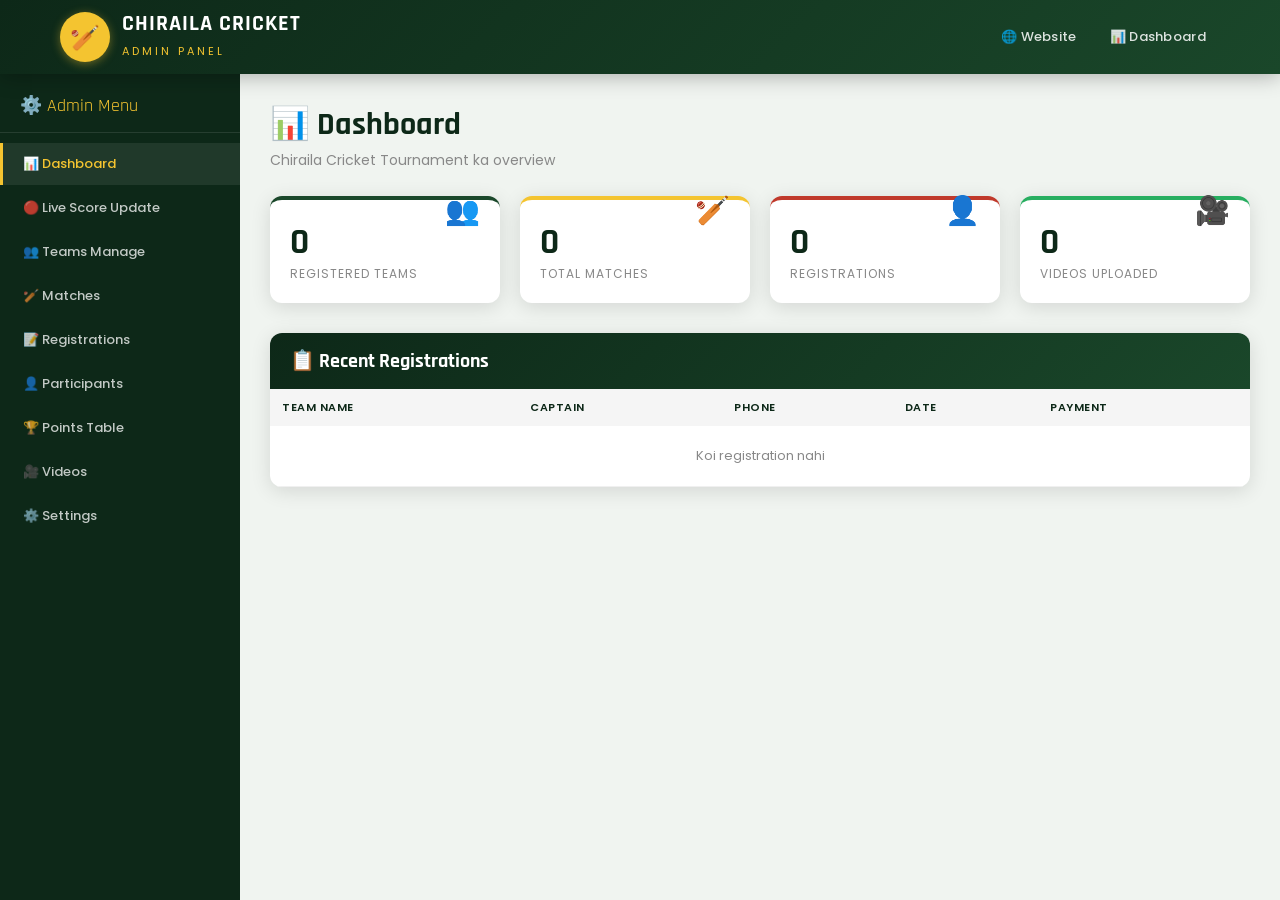
==== admin.html @ 3ef4a29c "Initial commit: Chiraila Cricket Tournament 2026 website - Homepage with live score, schedule, point" ====
<!DOCTYPE html>
<html lang="hi">
<head>
  <meta charset="UTF-8" />
  <meta name="viewport" content="width=device-width, initial-scale=1.0" />
  <title>Admin Panel - Chiraila Cricket</title>
  <link rel="stylesheet" href="style.css" />
  <style>
    body { background: #f0f4f0; }

    .admin-layout {
      display: grid;
      grid-template-columns: 240px 1fr;
      min-height: calc(100vh - 74px);
    }

    .admin-sidebar {
      background: var(--primary-dark);
      padding: 20px 0;
      position: sticky;
      top: 74px;
      height: calc(100vh - 74px);
      overflow-y: auto;
    }

    .sidebar-title {
      padding: 0 20px 15px;
      font-family: 'Rajdhani', sans-serif;
      font-size: 18px;
      color: var(--accent);
      border-bottom: 1px solid rgba(255,255,255,0.1);
      margin-bottom: 10px;
    }

    .sidebar-menu { list-style: none; }
    .sidebar-menu li { margin: 2px 0; }
    .sidebar-menu a {
      display: flex;
      align-items: center;
      gap: 10px;
      padding: 11px 20px;
      color: rgba(255,255,255,0.75);
      text-decoration: none;
      font-size: 13px;
      font-weight: 500;
      transition: var(--transition);
      border-left: 3px solid transparent;
    }

    .sidebar-menu a:hover, .sidebar-menu a.active {
      background: rgba(255,255,255,0.08);
      color: var(--accent);
      border-left-color: var(--accent);
    }

    .admin-main { padding: 30px; overflow-y: auto; }

    .admin-page { display: none; }
    .admin-page.active { display: block; }

    .page-title {
      font-family: 'Rajdhani', sans-serif;
      font-size: 32px;
      font-weight: 700;
      color: var(--primary-dark);
      margin-bottom: 5px;
    }

    .page-subtitle { font-size: 14px; color: var(--gray); margin-bottom: 25px; }

    .stats-cards {
      display: grid;
      grid-template-columns: repeat(4, 1fr);
      gap: 20px;
      margin-bottom: 30px;
    }

    .stat-card {
      background: var(--white);
      border-radius: 12px;
      padding: 20px;
      box-shadow: var(--shadow);
      border-top: 4px solid var(--primary);
    }

    .stat-card.accent { border-top-color: var(--accent); }
    .stat-card.red { border-top-color: var(--red); }
    .stat-card.green { border-top-color: #27ae60; }

    .stat-card-num {
      font-family: 'Rajdhani', sans-serif;
      font-size: 36px;
      font-weight: 700;
      color: var(--primary-dark);
    }

    .stat-card-label { font-size: 12px; color: var(--gray); text-transform: uppercase; letter-spacing: 1px; }
    .stat-card-icon { font-size: 28px; float: right; margin-top: -30px; }

    .admin-card {
      background: var(--white);
      border-radius: 12px;
      box-shadow: var(--shadow);
      overflow: hidden;
      margin-bottom: 25px;
    }

    .admin-card-header {
      background: linear-gradient(135deg, var(--primary-dark), var(--primary));
      padding: 15px 20px;
      display: flex;
      justify-content: space-between;
      align-items: center;
    }

    .admin-card-header h3 {
      font-family: 'Rajdhani', sans-serif;
      font-size: 20px;
      color: var(--white);
    }

    .admin-card-body { padding: 25px; }

    .btn-sm {
      padding: 7px 14px;
      font-size: 12px;
      border-radius: 6px;
      border: none;
      cursor: pointer;
      font-family: 'Poppins', sans-serif;
      font-weight: 600;
      transition: var(--transition);
    }

    .btn-green { background: #27ae60; color: white; }
    .btn-green:hover { background: #219a52; }
    .btn-red { background: var(--red); color: white; }
    .btn-red:hover { background: #a93226; }
    .btn-yellow { background: var(--accent); color: var(--primary-dark); }
    .btn-yellow:hover { background: var(--accent-dark); }
    .btn-blue { background: #2980b9; color: white; }
    .btn-blue:hover { background: #2471a3; }

    .data-table {
      width: 100%;
      border-collapse: collapse;
      font-size: 13px;
    }

    .data-table th {
      background: #f5f5f5;
      padding: 10px 12px;
      text-align: left;
      font-weight: 600;
      color: var(--primary-dark);
      font-size: 11px;
      text-transform: uppercase;
      letter-spacing: 0.5px;
    }

    .data-table td {
      padding: 10px 12px;
      border-bottom: 1px solid #f0f0f0;
      vertical-align: middle;
    }

    .data-table tr:hover td { background: rgba(26,71,42,0.03); }

    .badge {
      display: inline-block;
      padding: 3px 10px;
      border-radius: 12px;
      font-size: 11px;
      font-weight: 600;
    }

    .badge-live { background: #fde8e8; color: var(--red); }
    .badge-completed { background: #d4edda; color: #155724; }
    .badge-upcoming { background: #fff3cd; color: #856404; }

    .score-input-grid {
      display: grid;
      grid-template-columns: 1fr 1fr;
      gap: 15px;
    }

    .input-inline {
      display: grid;
      grid-template-columns: 1fr 1fr;
      gap: 10px;
    }

    @media (max-width: 768px) {
      .admin-layout { grid-template-columns: 1fr; }
      .admin-sidebar { position: static; height: auto; }
      .stats-cards { grid-template-columns: repeat(2, 1fr); }
    }
  </style>
</head>
<body>

<!-- NAVBAR -->
<nav class="navbar">
  <div class="nav-container">
    <a href="index.html" class="nav-logo">
      <div class="logo-icon">🏏</div>
      <div class="logo-text">
        <h1>CHIRAILA CRICKET</h1>
        <span>Admin Panel</span>
      </div>
    </a>
    <ul class="nav-menu">
      <li><a href="index.html">🌐 Website</a></li>
      <li><a href="#" onclick="showPage('dashboard')">📊 Dashboard</a></li>
    </ul>
    <div class="hamburger">
      <span></span><span></span><span></span>
    </div>
  </div>
</nav>

<div class="admin-layout">
  <!-- SIDEBAR -->
  <aside class="admin-sidebar">
    <div class="sidebar-title">⚙️ Admin Menu</div>
    <ul class="sidebar-menu">
      <li><a href="#" onclick="showPage('dashboard')" class="active" id="menu-dashboard">📊 Dashboard</a></li>
      <li><a href="#" onclick="showPage('live-score')" id="menu-live-score">🔴 Live Score Update</a></li>
      <li><a href="#" onclick="showPage('teams')" id="menu-teams">👥 Teams Manage</a></li>
      <li><a href="#" onclick="showPage('matches')" id="menu-matches">🏏 Matches</a></li>
      <li><a href="#" onclick="showPage('registrations')" id="menu-registrations">📝 Registrations</a></li>
      <li><a href="#" onclick="showPage('participants')" id="menu-participants">👤 Participants</a></li>
      <li><a href="#" onclick="showPage('points')" id="menu-points">🏆 Points Table</a></li>
      <li><a href="#" onclick="showPage('videos-admin')" id="menu-videos-admin">🎥 Videos</a></li>
      <li><a href="#" onclick="showPage('settings')" id="menu-settings">⚙️ Settings</a></li>
    </ul>
  </aside>

  <!-- MAIN CONTENT -->
  <main class="admin-main">

    <!-- DASHBOARD -->
    <div id="page-dashboard" class="admin-page active">
      <div class="page-title">📊 Dashboard</div>
      <div class="page-subtitle">Chiraila Cricket Tournament ka overview</div>

      <div class="stats-cards">
        <div class="stat-card">
          <div class="stat-card-icon">👥</div>
          <div class="stat-card-num" id="dashTeams">0</div>
          <div class="stat-card-label">Registered Teams</div>
        </div>
        <div class="stat-card accent">
          <div class="stat-card-icon">🏏</div>
          <div class="stat-card-num" id="dashMatches">0</div>
          <div class="stat-card-label">Total Matches</div>
        </div>
        <div class="stat-card red">
          <div class="stat-card-icon">👤</div>
          <div class="stat-card-num" id="dashPlayers">0</div>
          <div class="stat-card-label">Registrations</div>
        </div>
        <div class="stat-card green">
          <div class="stat-card-icon">🎥</div>
          <div class="stat-card-num" id="dashVideos">0</div>
          <div class="stat-card-label">Videos Uploaded</div>
        </div>
      </div>

      <div class="admin-card">
        <div class="admin-card-header"><h3>📋 Recent Registrations</h3></div>
        <div class="admin-card-body" style="padding:0">
          <table class="data-table">
            <thead>
              <tr>
                <th>Team Name</th>
                <th>Captain</th>
                <th>Phone</th>
                <th>Date</th>
                <th>Payment</th>
              </tr>
            </thead>
            <tbody id="dashRecentReg">
              <tr><td colspan="5" style="text-align:center;color:#888;padding:20px">Koi registration nahi hai abhi</td></tr>
            </tbody>
          </table>
        </div>
      </div>
    </div>

    <!-- LIVE SCORE UPDATE -->
    <div id="page-live-score" class="admin-page">
      <div class="page-title">🔴 Live Score Update</div>
      <div class="page-subtitle">Match ka real-time score update karein</div>

      <div class="admin-card">
        <div class="admin-card-header">
          <h3>Live Match Score Daalein / Update Karein</h3>
          <button class="btn-sm btn-green" onclick="addNewMatch()">+ New Match</button>
        </div>
        <div class="admin-card-body">
          <div id="matchForms">
            <!-- Match forms loaded here -->
          </div>
        </div>
      </div>

      <div class="admin-card">
        <div class="admin-card-header"><h3>Sabhi Matches</h3></div>
        <div class="admin-card-body" style="padding:0">
          <table class="data-table">
            <thead>
              <tr>
                <th>Match</th>
                <th>Team 1</th>
                <th>Team 2</th>
                <th>Score</th>
                <th>Status</th>
                <th>Actions</th>
              </tr>
            </thead>
            <tbody id="matchesTable">
              <tr><td colspan="6" style="text-align:center;color:#888;padding:20px">Koi match nahi hai</td></tr>
            </tbody>
          </table>
        </div>
      </div>
    </div>

    <!-- TEAMS -->
    <div id="page-teams" class="admin-page">
      <div class="page-title">👥 Teams Manage</div>
      <div class="page-subtitle">Tournament mein participate kar rahi teams</div>

      <div class="admin-card">
        <div class="admin-card-header">
          <h3>Team Add Karein</h3>
        </div>
        <div class="admin-card-body">
          <form onsubmit="addTeam(event)">
            <div class="score-input-grid">
              <div class="form-group">
                <label>Team Name</label>
                <input type="text" id="newTeamName" placeholder="Team ka naam" required />
              </div>
              <div class="form-group">
                <label>Captain Name</label>
                <input type="text" id="newTeamCaptain" placeholder="Captain ka naam" />
              </div>
            </div>
            <button type="submit" class="btn-submit" style="margin-top:15px">+ Team Add Karein</button>
          </form>
        </div>
      </div>

      <div class="admin-card">
        <div class="admin-card-header"><h3>Registered Teams</h3></div>
        <div class="admin-card-body" style="padding:0">
          <table class="data-table">
            <thead>
              <tr>
                <th>#</th>
                <th>Team Name</th>
                <th>Captain</th>
                <th>P</th>
                <th>W</th>
                <th>L</th>
                <th>Points</th>
                <th>Actions</th>
              </tr>
            </thead>
            <tbody id="teamsTable">
              <tr><td colspan="8" style="text-align:center;color:#888;padding:20px">Koi team nahi hai</td></tr>
            </tbody>
          </table>
        </div>
      </div>
    </div>

    <!-- MATCHES SCHEDULE -->
    <div id="page-matches" class="admin-page">
      <div class="page-title">🏏 Matches Manage</div>
      <div class="page-subtitle">Match schedule aur results manage karein</div>

      <div class="admin-card">
        <div class="admin-card-header"><h3>Naya Match Schedule Karein</h3></div>
        <div class="admin-card-body">
          <form onsubmit="scheduleMatch(event)">
            <div class="score-input-grid">
              <div class="form-group">
                <label>Match Name</label>
                <input type="text" id="schMatchName" placeholder="e.g., Group A - Match 1" required />
              </div>
              <div class="form-group">
                <label>Match Date</label>
                <input type="date" id="schDate" required />
              </div>
              <div class="form-group">
                <label>Team 1</label>
                <input type="text" id="schTeam1" placeholder="Team 1 naam" required />
              </div>
              <div class="form-group">
                <label>Team 2</label>
                <input type="text" id="schTeam2" placeholder="Team 2 naam" required />
              </div>
              <div class="form-group">
                <label>Time</label>
                <input type="time" id="schTime" required />
              </div>
              <div class="form-group">
                <label>Venue</label>
                <input type="text" id="schVenue" value="Chiraila Cricket Ground" />
              </div>
            </div>
            <button type="submit" class="btn-submit" style="margin-top:15px">📅 Match Schedule Karein</button>
          </form>
        </div>
      </div>
    </div>

    <!-- REGISTRATIONS -->
    <div id="page-registrations" class="admin-page">
      <div class="page-title">📝 Team Registrations</div>
      <div class="page-subtitle">Sabhi registered teams ki list</div>
      <div class="admin-card">
        <div class="admin-card-header">
          <h3>Registrations (<span id="regCount">0</span>)</h3>
          <button class="btn-sm btn-red" onclick="clearRegistrations()">🗑️ Clear All</button>
        </div>
        <div class="admin-card-body" style="padding:0">
          <table class="data-table" id="regTable">
            <thead>
              <tr>
                <th>#</th>
                <th>Team</th>
                <th>Captain</th>
                <th>Phone</th>
                <th>Players</th>
                <th>Payment</th>
                <th>Date</th>
                <th>Action</th>
              </tr>
            </thead>
            <tbody id="regTableBody">
              <tr><td colspan="8" style="text-align:center;color:#888;padding:20px">Koi registration nahi</td></tr>
            </tbody>
          </table>
        </div>
      </div>
    </div>

    <!-- PARTICIPANTS -->
    <div id="page-participants" class="admin-page">
      <div class="page-title">👤 Individual Participants</div>
      <div class="page-subtitle">Individual players ki participation requests</div>
      <div class="admin-card">
        <div class="admin-card-header">
          <h3>Participants (<span id="partCount">0</span>)</h3>
          <button class="btn-sm btn-red" onclick="clearParticipants()">🗑️ Clear All</button>
        </div>
        <div class="admin-card-body" style="padding:0">
          <table class="data-table">
            <thead>
              <tr>
                <th>#</th>
                <th>Player</th>
                <th>Role</th>
                <th>City</th>
                <th>Phone</th>
                <th>Entry Type</th>
                <th>Date</th>
                <th>Action</th>
              </tr>
            </thead>
            <tbody id="partTableBody">
              <tr><td colspan="8" style="text-align:center;color:#888;padding:20px">Koi participant nahi</td></tr>
            </tbody>
          </table>
        </div>
      </div>
    </div>

    <!-- POINTS TABLE ADMIN -->
    <div id="page-points" class="admin-page">
      <div class="page-title">🏆 Points Table Update</div>
      <div class="page-subtitle">Teams ke points aur stats update karein</div>

      <div class="admin-card">
        <div class="admin-card-header"><h3>Team Points Update</h3></div>
        <div class="admin-card-body" style="padding:0">
          <table class="data-table">
            <thead>
              <tr>
                <th>Team</th>
                <th>Played</th>
                <th>Won</th>
                <th>Lost</th>
                <th>NR</th>
                <th>NRR</th>
                <th>Points</th>
                <th>Save</th>
              </tr>
            </thead>
            <tbody id="pointsAdminBody">
              <tr><td colspan="8" style="text-align:center;color:#888;padding:20px">Pehle teams add karein</td></tr>
            </tbody>
          </table>
        </div>
      </div>
    </div>

    <!-- VIDEOS ADMIN -->
    <div id="page-videos-admin" class="admin-page">
      <div class="page-title">🎥 Videos Manage</div>
      <div class="page-subtitle">Uploaded videos ki list</div>
      <div class="admin-card">
        <div class="admin-card-header">
          <h3>All Videos (<span id="videoCount">0</span>)</h3>
          <button class="btn-sm btn-red" onclick="clearVideos()">🗑️ Clear All</button>
        </div>
        <div class="admin-card-body" style="padding:0">
          <table class="data-table">
            <thead>
              <tr>
                <th>#</th>
                <th>Title</th>
                <th>Match</th>
                <th>Date</th>
                <th>Action</th>
              </tr>
            </thead>
            <tbody id="videosAdminBody">
              <tr><td colspan="5" style="text-align:center;color:#888;padding:20px">Koi video nahi</td></tr>
            </tbody>
          </table>
        </div>
      </div>
    </div>

    <!-- SETTINGS -->
    <div id="page-settings" class="admin-page">
      <div class="page-title">⚙️ Tournament Settings</div>
      <div class="page-subtitle">Tournament ki basic information update karein</div>
      <div class="admin-card">
        <div class="admin-card-header"><h3>Tournament Details</h3></div>
        <div class="admin-card-body">
          <form onsubmit="saveSettings(event)">
            <div class="score-input-grid">
              <div class="form-group">
                <label>Tournament Name</label>
                <input type="text" id="settName" value="Chiraila Cricket Tournament 2025" />
              </div>
              <div class="form-group">
                <label>Start Date</label>
                <input type="date" id="settStartDate" />
              </div>
              <div class="form-group">
                <label>Venue</label>
                <input type="text" id="settVenue" value="Chiraila Cricket Ground" />
              </div>
              <div class="form-group">
                <label>Entry Fee (₹)</label>
                <input type="number" id="settFee" value="500" />
              </div>
              <div class="form-group">
                <label>Organizer Phone</label>
                <input type="tel" id="settPhone" value="+91 98765 43210" />
              </div>
              <div class="form-group">
                <label>UPI ID</label>
                <input type="text" id="settUpi" value="chirailacricket@upi" />
              </div>
              <div class="form-group">
                <label>Winner Prize (₹)</label>
                <input type="number" id="settPrize1" value="25000" />
              </div>
              <div class="form-group">
                <label>Runner-up Prize (₹)</label>
                <input type="number" id="settPrize2" value="15000" />
              </div>
            </div>
            <button type="submit" class="btn-submit" style="margin-top:15px">💾 Settings Save Karein</button>
          </form>
        </div>
      </div>

      <div class="admin-card" style="margin-top:25px">
        <div class="admin-card-header" style="background:linear-gradient(135deg,#7b241c,#c0392b)">
          <h3>⚠️ Danger Zone</h3>
        </div>
        <div class="admin-card-body">
          <p style="font-size:13px;color:#888;margin-bottom:15px">Yeh actions undo nahi ho sakte.</p>
          <div style="display:flex;gap:10px;flex-wrap:wrap">
            <button class="btn-sm btn-red" onclick="if(confirm('Sabhi data delete karein?')) clearAll()">🗑️ Sabhi Data Clear Karein</button>
          </div>
        </div>
      </div>
    </div>

  </main>
</div>

<button class="scroll-top">↑</button>

<script src="script.js"></script>
<script>
// ---- ADMIN PAGE NAVIGATION ----
function showPage(page) {
  document.querySelectorAll('.admin-page').forEach(p => p.classList.remove('active'));
  document.querySelectorAll('.sidebar-menu a').forEach(a => a.classList.remove('active'));
  const el = document.getElementById('page-' + page);
  const menu = document.getElementById('menu-' + page);
  if (el) el.classList.add('active');
  if (menu) menu.classList.add('active');

  // Load data for the page
  if (page === 'dashboard') loadDashboard();
  if (page === 'registrations') loadRegistrationsTable();
  if (page === 'participants') loadParticipantsTable();
  if (page === 'teams') loadTeamsTable();
  if (page === 'matches' || page === 'live-score') loadMatchForms();
  if (page === 'points') loadPointsAdmin();
  if (page === 'videos-admin') loadVideosAdmin();
}

// ---- DASHBOARD ----
function loadDashboard() {
  const teams = JSON.parse(localStorage.getItem('teams') || '[]');
  const matches = JSON.parse(localStorage.getItem('matches') || '[]');
  const regs = JSON.parse(localStorage.getItem('registrations') || '[]');
  const videos = JSON.parse(localStorage.getItem('videos') || '[]');

  document.getElementById('dashTeams').textContent = teams.length;
  document.getElementById('dashMatches').textContent = matches.length;
  document.getElementById('dashPlayers').textContent = regs.length;
  document.getElementById('dashVideos').textContent = videos.length;

  const tbody = document.getElementById('dashRecentReg');
  if (regs.length === 0) {
    tbody.innerHTML = '<tr><td colspan="5" style="text-align:center;color:#888;padding:20px">Koi registration nahi</td></tr>';
    return;
  }
  tbody.innerHTML = regs.slice(-5).reverse().map(r => `
    <tr>
      <td><strong>${r.teamName || '-'}</strong></td>
      <td>${r.captainName || '-'}</td>
      <td>${r.captainPhone || '-'}</td>
      <td>${r.date}</td>
      <td><span class="badge ${r.paymentMethod === 'Cash' ? 'badge-upcoming' : 'badge-completed'}">${r.paymentMethod || 'Pending'}</span></td>
    </tr>
  `).join('');
}

// ---- MATCH FORMS (Live Score) ----
function addNewMatch() {
  const container = document.getElementById('matchForms');
  const id = 'match_' + Date.now();
  const div = document.createElement('div');
  div.id = id;
  div.style.cssText = 'border:1px solid #e0e0e0;border-radius:10px;padding:20px;margin-bottom:20px';
  div.innerHTML = `
    <h4 style="font-family:'Rajdhani',sans-serif;font-size:18px;color:var(--primary-dark);margin-bottom:15px">New Match</h4>
    <form onsubmit="saveMatch(event, '${id}')">
      <div class="score-input-grid">
        <div class="form-group">
          <label>Match Name</label>
          <input type="text" name="matchName" placeholder="e.g., Semi Final 1" required />
        </div>
        <div class="form-group">
          <label>Match Status</label>
          <select name="status" required>
            <option value="upcoming">Upcoming</option>
            <option value="live">🔴 LIVE</option>
            <option value="completed">Completed</option>
          </select>
        </div>
        <div class="form-group">
          <label>Team 1 Name</label>
          <input type="text" name="team1" placeholder="Team 1" required />
        </div>
        <div class="form-group">
          <label>Team 2 Name</label>
          <input type="text" name="team2" placeholder="Team 2" required />
        </div>
        <div class="form-group">
          <label>Team 1 Score (e.g., 145/6)</label>
          <input type="text" name="score1" placeholder="145/6" />
        </div>
        <div class="form-group">
          <label>Team 1 Overs</label>
          <input type="text" name="overs1" placeholder="18.4" />
        </div>
        <div class="form-group">
          <label>Team 2 Score</label>
          <input type="text" name="score2" placeholder="Yet to bat / 120/4" />
        </div>
        <div class="form-group">
          <label>Team 2 Overs</label>
          <input type="text" name="overs2" placeholder="15.2" />
        </div>
        <div class="form-group">
          <label>Current Run Rate</label>
          <input type="text" name="crr" placeholder="7.85" />
        </div>
        <div class="form-group">
          <label>Required Run Rate</label>
          <input type="text" name="rrr" placeholder="9.23" />
        </div>
        <div class="form-group">
          <label>Venue</label>
          <input type="text" name="venue" value="Chiraila Cricket Ground" />
        </div>
        <div class="form-group">
          <label>Match Date</label>
          <input type="date" name="date" />
        </div>
        <div class="form-group">
          <label>Match Time</label>
          <input type="time" name="time" />
        </div>
        <div class="form-group">
          <label>Result / Commentary</label>
          <input type="text" name="commentary" placeholder="Team A ne 25 runs se jeeta!" />
        </div>
      </div>
      <div style="display:flex;gap:10px;margin-top:15px">
        <button type="submit" class="btn-sm btn-green">💾 Save Match</button>
        <button type="button" class="btn-sm btn-red" onclick="document.getElementById('${id}').remove()">✕ Cancel</button>
      </div>
    </form>
  `;
  container.prepend(div);
}

function saveMatch(e, formId) {
  e.preventDefault();
  const form = e.target;
  const data = new FormData(form);
  const match = { id: Date.now() };
  data.forEach((val, key) => { match[key] = val; });

  const matches = JSON.parse(localStorage.getItem('matches') || '[]');
  matches.push(match);
  localStorage.setItem('matches', JSON.stringify(matches));

  showToast('Match saved! Website pe live ho gaya. ✅');
  document.getElementById(formId).remove();
  loadMatchesTable();
}

function loadMatchForms() {
  loadMatchesTable();
}

function loadMatchesTable() {
  const tbody = document.getElementById('matchesTable');
  if (!tbody) return;
  const matches = JSON.parse(localStorage.getItem('matches') || '[]');
  if (matches.length === 0) {
    tbody.innerHTML = '<tr><td colspan="6" style="text-align:center;color:#888;padding:20px">Koi match nahi</td></tr>';
    return;
  }
  tbody.innerHTML = matches.map((m, i) => `
    <tr>
      <td>${m.matchName || 'Match ' + (i+1)}</td>
      <td>${m.team1}</td>
      <td>${m.team2}</td>
      <td>${m.score1 || '-'} vs ${m.score2 || '-'}</td>
      <td><span class="badge badge-${m.status}">${m.status}</span></td>
      <td>
        <button class="btn-sm btn-red" onclick="deleteMatch(${m.id})">🗑️</button>
        <button class="btn-sm btn-yellow" onclick="makeMatchLive(${m.id})">🔴 Live</button>
        <button class="btn-sm btn-green" onclick="makeMatchComplete(${m.id})">✅ Done</button>
      </td>
    </tr>
  `).join('');
}

function deleteMatch(id) {
  let matches = JSON.parse(localStorage.getItem('matches') || '[]');
  matches = matches.filter(m => m.id !== id);
  localStorage.setItem('matches', JSON.stringify(matches));
  loadMatchesTable();
  showToast('Match deleted.', 'error');
}

function makeMatchLive(id) {
  let matches = JSON.parse(localStorage.getItem('matches') || '[]');
  const m = matches.find(x => x.id === id);
  if (m) m.status = 'live';
  localStorage.setItem('matches', JSON.stringify(matches));
  loadMatchesTable();
  showToast('Match LIVE ho gaya! 🔴');
}

function makeMatchComplete(id) {
  const result = prompt('Match result kya tha? (e.g., Team A ne 25 runs se jeeta)');
  let matches = JSON.parse(localStorage.getItem('matches') || '[]');
  const m = matches.find(x => x.id === id);
  if (m) { m.status = 'completed'; m.result = result || ''; }
  localStorage.setItem('matches', JSON.stringify(matches));
  loadMatchesTable();
  showToast('Match completed! ✅');
}

// ---- TEAMS ----
function addTeam(e) {
  e.preventDefault();
  const name = document.getElementById('newTeamName').value.trim();
  const captain = document.getElementById('newTeamCaptain').value.trim();
  if (!name) return;
  const teams = JSON.parse(localStorage.getItem('teams') || '[]');
  if (teams.find(t => t.name.toLowerCase() === name.toLowerCase())) {
    showToast('Is naam ki team already exist karti hai.', 'error');
    return;
  }
  teams.push({ id: Date.now(), name, captain, played: 0, won: 0, lost: 0, nr: 0, nrr: '+0.000', points: 0 });
  localStorage.setItem('teams', JSON.stringify(teams));
  showToast(`${name} team add ho gayi! ✅`);
  e.target.reset();
  loadTeamsTable();
}

function loadTeamsTable() {
  const tbody = document.getElementById('teamsTable');
  if (!tbody) return;
  const teams = JSON.parse(localStorage.getItem('teams') || '[]');
  if (teams.length === 0) {
    tbody.innerHTML = '<tr><td colspan="8" style="text-align:center;color:#888;padding:20px">Koi team nahi</td></tr>';
    return;
  }
  tbody.innerHTML = teams.map((t, i) => `
    <tr>
      <td>${i+1}</td>
      <td><strong>${t.name}</strong></td>
      <td>${t.captain || '-'}</td>
      <td>${t.played}</td>
      <td>${t.won}</td>
      <td>${t.lost}</td>
      <td><strong>${t.points}</strong></td>
      <td>
        <button class="btn-sm btn-red" onclick="deleteTeam(${t.id})">🗑️</button>
      </td>
    </tr>
  `).join('');
  loadPointsAdmin();
}

function deleteTeam(id) {
  if (!confirm('Team delete karein?')) return;
  let teams = JSON.parse(localStorage.getItem('teams') || '[]');
  teams = teams.filter(t => t.id !== id);
  localStorage.setItem('teams', JSON.stringify(teams));
  loadTeamsTable();
  showToast('Team deleted.', 'error');
}

// ---- SCHEDULE ----
function scheduleMatch(e) {
  e.preventDefault();
  const match = {
    id: Date.now(),
    matchName: document.getElementById('schMatchName').value,
    date: document.getElementById('schDate').value,
    team1: document.getElementById('schTeam1').value,
    team2: document.getElementById('schTeam2').value,
    time: document.getElementById('schTime').value,
    venue: document.getElementById('schVenue').value,
    status: 'upcoming',
    score1: '', score2: ''
  };
  const matches = JSON.parse(localStorage.getItem('matches') || '[]');
  matches.push(match);
  localStorage.setItem('matches', JSON.stringify(matches));
  showToast('Match scheduled! 📅');
  e.target.reset();
  document.getElementById('schVenue').value = 'Chiraila Cricket Ground';
}

// ---- REGISTRATIONS ----
function loadRegistrationsTable() {
  const regs = JSON.parse(localStorage.getItem('registrations') || '[]');
  document.getElementById('regCount').textContent = regs.length;
  const tbody = document.getElementById('regTableBody');
  if (regs.length === 0) {
    tbody.innerHTML = '<tr><td colspan="8" style="text-align:center;color:#888;padding:20px">Koi registration nahi</td></tr>';
    return;
  }
  tbody.innerHTML = regs.map((r, i) => `
    <tr>
      <td>${i+1}</td>
      <td><strong>${r.teamName}</strong></td>
      <td>${r.captainName}</td>
      <td>${r.captainPhone}</td>
      <td style="max-width:200px;overflow:hidden;text-overflow:ellipsis">${r.players || '-'}</td>
      <td><span class="badge badge-${r.paymentMethod === 'UPI' ? 'completed' : 'upcoming'}">${r.paymentMethod || 'Pending'}</span></td>
      <td>${r.date}</td>
      <td><button class="btn-sm btn-red" onclick="deleteReg(${r.id})">🗑️</button></td>
    </tr>
  `).join('');
}

function deleteReg(id) {
  let regs = JSON.parse(localStorage.getItem('registrations') || '[]');
  regs = regs.filter(r => r.id !== id);
  localStorage.setItem('registrations', JSON.stringify(regs));
  loadRegistrationsTable();
  showToast('Registration deleted.', 'error');
}

function clearRegistrations() {
  if (!confirm('Sabhi registrations delete karein?')) return;
  localStorage.removeItem('registrations');
  loadRegistrationsTable();
  showToast('All registrations cleared.', 'error');
}

// ---- PARTICIPANTS ----
function loadParticipantsTable() {
  const parts = JSON.parse(localStorage.getItem('participants') || '[]');
  document.getElementById('partCount').textContent = parts.length;
  const tbody = document.getElementById('partTableBody');
  if (parts.length === 0) {
    tbody.innerHTML = '<tr><td colspan="8" style="text-align:center;color:#888;padding:20px">Koi participant nahi</td></tr>';
    return;
  }
  tbody.innerHTML = parts.map((p, i) => `
    <tr>
      <td>${i+1}</td>
      <td><strong>${p.playerName}</strong></td>
      <td>${p.role || '-'}</td>
      <td>${p.city || '-'}</td>
      <td>${p.phone}</td>
      <td><span class="badge badge-upcoming">${p.entryType || '-'}</span></td>
      <td>${p.date}</td>
      <td><button class="btn-sm btn-red" onclick="deletePart(${p.id})">🗑️</button></td>
    </tr>
  `).join('');
}

function deletePart(id) {
  let parts = JSON.parse(localStorage.getItem('participants') || '[]');
  parts = parts.filter(p => p.id !== id);
  localStorage.setItem('participants', JSON.stringify(parts));
  loadParticipantsTable();
}

function clearParticipants() {
  if (!confirm('Sabhi participants delete karein?')) return;
  localStorage.removeItem('participants');
  loadParticipantsTable();
}

// ---- POINTS TABLE ADMIN ----
function loadPointsAdmin() {
  const tbody = document.getElementById('pointsAdminBody');
  if (!tbody) return;
  const teams = JSON.parse(localStorage.getItem('teams') || '[]');
  if (teams.length === 0) {
    tbody.innerHTML = '<tr><td colspan="8" style="text-align:center;color:#888;padding:20px">Pehle teams add karein</td></tr>';
    return;
  }
  tbody.innerHTML = teams.map(t => `
    <tr>
      <td><strong>${t.name}</strong></td>
      <td><input type="number" value="${t.played}" min="0" style="width:50px;padding:4px;border:1px solid #ddd;border-radius:4px" onchange="updateTeamStat(${t.id},'played',this.value)"></td>
      <td><input type="number" value="${t.won}" min="0" style="width:50px;padding:4px;border:1px solid #ddd;border-radius:4px" onchange="updateTeamStat(${t.id},'won',this.value)"></td>
      <td><input type="number" value="${t.lost}" min="0" style="width:50px;padding:4px;border:1px solid #ddd;border-radius:4px" onchange="updateTeamStat(${t.id},'lost',this.value)"></td>
      <td><input type="number" value="${t.nr}" min="0" style="width:50px;padding:4px;border:1px solid #ddd;border-radius:4px" onchange="updateTeamStat(${t.id},'nr',this.value)"></td>
      <td><input type="text" value="${t.nrr}" style="width:70px;padding:4px;border:1px solid #ddd;border-radius:4px" onchange="updateTeamStat(${t.id},'nrr',this.value)"></td>
      <td><input type="number" value="${t.points}" min="0" style="width:50px;padding:4px;border:1px solid #ddd;border-radius:4px;font-weight:700" onchange="updateTeamStat(${t.id},'points',this.value)"></td>
      <td><button class="btn-sm btn-green" onclick="showToast('Stats saved! ✅')">💾</button></td>
    </tr>
  `).join('');
}

function updateTeamStat(id, field, value) {
  let teams = JSON.parse(localStorage.getItem('teams') || '[]');
  const team = teams.find(t => t.id === id);
  if (team) team[field] = isNaN(value) ? value : Number(value);
  localStorage.setItem('teams', JSON.stringify(teams));
}

// ---- VIDEOS ADMIN ----
function loadVideosAdmin() {
  const videos = JSON.parse(localStorage.getItem('videos') || '[]');
  document.getElementById('videoCount').textContent = videos.length;
  const tbody = document.getElementById('videosAdminBody');
  if (videos.length === 0) {
    tbody.innerHTML = '<tr><td colspan="5" style="text-align:center;color:#888;padding:20px">Koi video nahi</td></tr>';
    return;
  }
  tbody.innerHTML = videos.map((v, i) => `
    <tr>
      <td>${i+1}</td>
      <td><strong>${v.title}</strong></td>
      <td>${v.match || '-'}</td>
      <td>${v.date}</td>
      <td><button class="btn-sm btn-red" onclick="deleteVideo(${v.id})">🗑️ Delete</button></td>
    </tr>
  `).join('');
}

function deleteVideo(id) {
  let videos = JSON.parse(localStorage.getItem('videos') || '[]');
  videos = videos.filter(v => v.id !== id);
  localStorage.setItem('videos', JSON.stringify(videos));
  loadVideosAdmin();
  showToast('Video deleted.', 'error');
}

function clearVideos() {
  if (!confirm('Sabhi videos delete karein?')) return;
  localStorage.removeItem('videos');
  loadVideosAdmin();
}

// ---- SETTINGS ----
function saveSettings(e) {
  e.preventDefault();
  const settings = {
    name: document.getElementById('settName').value,
    startDate: document.getElementById('settStartDate').value,
    venue: document.getElementById('settVenue').value,
    fee: document.getElementById('settFee').value,
    phone: document.getElementById('settPhone').value,
    upi: document.getElementById('settUpi').value,
    prize1: document.getElementById('settPrize1').value,
    prize2: document.getElementById('settPrize2').value,
  };
  localStorage.setItem('settings', JSON.stringify(settings));
  showToast('Settings saved! ✅');
}

function clearAll() {
  localStorage.clear();
  showToast('Sabhi data clear ho gaya.', 'error');
  loadDashboard();
}

// Load dashboard on start
loadDashboard();
</script>
</body>
</html>
---- style.css ----
/* ===== CHIRAILA CRICKET - MAIN STYLESHEET ===== */

@import url('https://fonts.googleapis.com/css2?family=Rajdhani:wght@400;500;600;700&family=Poppins:wght@300;400;500;600;700&display=swap');

:root {
  --primary: #1a472a;
  --primary-dark: #0d2818;
  --primary-light: #2d6a4f;
  --accent: #f4c430;
  --accent-dark: #d4a017;
  --red: #c0392b;
  --white: #ffffff;
  --light-gray: #f5f5f5;
  --gray: #888;
  --dark: #1a1a1a;
  --card-bg: #ffffff;
  --shadow: 0 4px 20px rgba(0,0,0,0.12);
  --shadow-hover: 0 8px 30px rgba(0,0,0,0.2);
  --border-radius: 12px;
  --transition: all 0.3s ease;
}

* { margin: 0; padding: 0; box-sizing: border-box; }

body {
  font-family: 'Poppins', sans-serif;
  background: #f0f4f0;
  color: var(--dark);
  overflow-x: hidden;
}

/* ===== HEADER / NAVBAR ===== */
.navbar {
  background: linear-gradient(135deg, var(--primary-dark) 0%, var(--primary) 100%);
  padding: 0;
  position: sticky;
  top: 0;
  z-index: 1000;
  box-shadow: 0 2px 20px rgba(0,0,0,0.3);
}

.nav-container {
  max-width: 1200px;
  margin: 0 auto;
  display: flex;
  align-items: center;
  justify-content: space-between;
  padding: 12px 20px;
}

.nav-logo {
  display: flex;
  align-items: center;
  gap: 12px;
  text-decoration: none;
}

.logo-icon {
  width: 50px;
  height: 50px;
  background: var(--accent);
  border-radius: 50%;
  display: flex;
  align-items: center;
  justify-content: center;
  font-size: 24px;
  font-weight: 700;
  color: var(--primary-dark);
  box-shadow: 0 2px 10px rgba(244,196,48,0.4);
}

.logo-text h1 {
  font-family: 'Rajdhani', sans-serif;
  font-size: 22px;
  font-weight: 700;
  color: var(--white);
  letter-spacing: 1px;
  line-height: 1.1;
}

.logo-text span {
  font-size: 11px;
  color: var(--accent);
  letter-spacing: 3px;
  text-transform: uppercase;
}

.nav-menu {
  display: flex;
  list-style: none;
  gap: 5px;
}

.nav-menu a {
  display: flex;
  align-items: center;
  gap: 6px;
  padding: 8px 14px;
  color: rgba(255,255,255,0.85);
  text-decoration: none;
  font-size: 13px;
  font-weight: 500;
  border-radius: 8px;
  transition: var(--transition);
  letter-spacing: 0.3px;
}

.nav-menu a:hover, .nav-menu a.active {
  background: rgba(244,196,48,0.2);
  color: var(--accent);
}

.hamburger {
  display: none;
  flex-direction: column;
  gap: 5px;
  cursor: pointer;
  padding: 5px;
}

.hamburger span {
  width: 25px;
  height: 2px;
  background: var(--white);
  border-radius: 2px;
  transition: var(--transition);
}

/* ===== HERO SECTION ===== */
.hero {
  background: linear-gradient(135deg, var(--primary-dark) 0%, var(--primary) 50%, var(--primary-light) 100%);
  min-height: 500px;
  display: flex;
  align-items: center;
  position: relative;
  overflow: hidden;
}

.hero::before {
  content: '';
  position: absolute;
  top: -50%;
  right: -10%;
  width: 600px;
  height: 600px;
  background: radial-gradient(circle, rgba(244,196,48,0.1) 0%, transparent 70%);
  border-radius: 50%;
}

.hero-pattern {
  position: absolute;
  top: 0; left: 0; right: 0; bottom: 0;
  background-image: repeating-linear-gradient(
    45deg,
    transparent,
    transparent 50px,
    rgba(255,255,255,0.02) 50px,
    rgba(255,255,255,0.02) 100px
  );
}

.hero-content {
  max-width: 1200px;
  margin: 0 auto;
  padding: 60px 20px;
  position: relative;
  z-index: 1;
  display: grid;
  grid-template-columns: 1fr 400px;
  gap: 60px;
  align-items: center;
  width: 100%;
}

.hero-badge {
  display: inline-flex;
  align-items: center;
  gap: 8px;
  background: rgba(244,196,48,0.2);
  border: 1px solid rgba(244,196,48,0.4);
  color: var(--accent);
  padding: 6px 16px;
  border-radius: 20px;
  font-size: 12px;
  font-weight: 600;
  letter-spacing: 2px;
  text-transform: uppercase;
  margin-bottom: 20px;
}

.hero h1 {
  font-family: 'Rajdhani', sans-serif;
  font-size: 56px;
  font-weight: 700;
  color: var(--white);
  line-height: 1.1;
  margin-bottom: 15px;
}

.hero h1 span { color: var(--accent); }

.hero p {
  font-size: 16px;
  color: rgba(255,255,255,0.8);
  margin-bottom: 30px;
  line-height: 1.7;
}

.hero-buttons {
  display: flex;
  gap: 15px;
  flex-wrap: wrap;
}

.btn-primary {
  background: var(--accent);
  color: var(--primary-dark);
  padding: 13px 28px;
  border-radius: 8px;
  font-weight: 700;
  font-size: 14px;
  text-decoration: none;
  border: none;
  cursor: pointer;
  transition: var(--transition);
  display: inline-flex;
  align-items: center;
  gap: 8px;
  letter-spacing: 0.5px;
}

.btn-primary:hover {
  background: var(--accent-dark);
  transform: translateY(-2px);
  box-shadow: 0 5px 20px rgba(244,196,48,0.4);
}

.btn-secondary {
  background: transparent;
  color: var(--white);
  padding: 13px 28px;
  border-radius: 8px;
  font-weight: 600;
  font-size: 14px;
  text-decoration: none;
  border: 2px solid rgba(255,255,255,0.4);
  cursor: pointer;
  transition: var(--transition);
  display: inline-flex;
  align-items: center;
  gap: 8px;
}

.btn-secondary:hover {
  border-color: var(--white);
  background: rgba(255,255,255,0.1);
}

.hero-card {
  background: rgba(255,255,255,0.1);
  backdrop-filter: blur(10px);
  border: 1px solid rgba(255,255,255,0.2);
  border-radius: 16px;
  padding: 30px;
  color: var(--white);
}

.hero-card h3 {
  font-family: 'Rajdhani', sans-serif;
  font-size: 20px;
  color: var(--accent);
  margin-bottom: 20px;
  display: flex;
  align-items: center;
  gap: 8px;
}

.info-item {
  display: flex;
  align-items: flex-start;
  gap: 12px;
  margin-bottom: 16px;
  padding-bottom: 16px;
  border-bottom: 1px solid rgba(255,255,255,0.1);
}

.info-item:last-child { border-bottom: none; margin-bottom: 0; padding-bottom: 0; }

.info-icon {
  width: 36px;
  height: 36px;
  background: rgba(244,196,48,0.2);
  border-radius: 8px;
  display: flex;
  align-items: center;
  justify-content: center;
  font-size: 16px;
  flex-shrink: 0;
}

.info-text label {
  display: block;
  font-size: 11px;
  color: rgba(255,255,255,0.6);
  text-transform: uppercase;
  letter-spacing: 1px;
  margin-bottom: 2px;
}

.info-text span {
  font-size: 14px;
  font-weight: 600;
  color: var(--white);
}

/* ===== STATS BAR ===== */
.stats-bar {
  background: var(--accent);
  padding: 20px;
}

.stats-container {
  max-width: 1200px;
  margin: 0 auto;
  display: grid;
  grid-template-columns: repeat(4, 1fr);
  gap: 20px;
}

.stat-item {
  text-align: center;
}

.stat-number {
  font-family: 'Rajdhani', sans-serif;
  font-size: 32px;
  font-weight: 700;
  color: var(--primary-dark);
  line-height: 1;
}

.stat-label {
  font-size: 12px;
  color: var(--primary);
  font-weight: 600;
  text-transform: uppercase;
  letter-spacing: 1px;
}

/* ===== SECTION STYLES ===== */
.section {
  padding: 70px 20px;
}

.section-alt { background: var(--white); }

.container {
  max-width: 1200px;
  margin: 0 auto;
}

.section-header {
  text-align: center;
  margin-bottom: 50px;
}

.section-tag {
  display: inline-block;
  background: rgba(26,71,42,0.1);
  color: var(--primary);
  padding: 5px 15px;
  border-radius: 20px;
  font-size: 12px;
  font-weight: 600;
  letter-spacing: 2px;
  text-transform: uppercase;
  margin-bottom: 12px;
}

.section-header h2 {
  font-family: 'Rajdhani', sans-serif;
  font-size: 40px;
  font-weight: 700;
  color: var(--primary-dark);
  margin-bottom: 10px;
}

.section-header p {
  font-size: 15px;
  color: var(--gray);
  max-width: 500px;
  margin: 0 auto;
}

.divider {
  width: 60px;
  height: 4px;
  background: var(--accent);
  margin: 15px auto 0;
  border-radius: 2px;
}

/* ===== LIVE SCORE SECTION ===== */
.live-badge {
  display: inline-flex;
  align-items: center;
  gap: 6px;
  background: var(--red);
  color: white;
  padding: 4px 12px;
  border-radius: 20px;
  font-size: 11px;
  font-weight: 700;
  letter-spacing: 1px;
  text-transform: uppercase;
  margin-bottom: 20px;
}

.live-dot {
  width: 8px;
  height: 8px;
  background: white;
  border-radius: 50%;
  animation: pulse 1s infinite;
}

@keyframes pulse {
  0%, 100% { opacity: 1; }
  50% { opacity: 0.3; }
}

.scorecard {
  background: var(--card-bg);
  border-radius: var(--border-radius);
  box-shadow: var(--shadow);
  overflow: hidden;
  margin-bottom: 20px;
}

.scorecard-header {
  background: linear-gradient(135deg, var(--primary-dark), var(--primary));
  padding: 15px 20px;
  display: flex;
  justify-content: space-between;
  align-items: center;
}

.match-info {
  color: rgba(255,255,255,0.8);
  font-size: 13px;
}

.match-info strong {
  color: var(--white);
  font-size: 15px;
  display: block;
}

.match-status {
  font-size: 12px;
  padding: 4px 10px;
  border-radius: 12px;
  font-weight: 600;
}

.status-live { background: var(--red); color: white; }
.status-completed { background: #27ae60; color: white; }
.status-upcoming { background: var(--accent); color: var(--primary-dark); }

.scorecard-body {
  padding: 20px;
}

.teams-score {
  display: grid;
  grid-template-columns: 1fr auto 1fr;
  gap: 20px;
  align-items: center;
  margin-bottom: 15px;
}

.team-score {
  text-align: center;
}

.team-name {
  font-weight: 700;
  font-size: 16px;
  color: var(--primary-dark);
  margin-bottom: 5px;
}

.team-runs {
  font-family: 'Rajdhani', sans-serif;
  font-size: 36px;
  font-weight: 700;
  color: var(--primary);
  line-height: 1;
}

.team-overs {
  font-size: 12px;
  color: var(--gray);
  margin-top: 4px;
}

.vs-badge {
  background: var(--light-gray);
  color: var(--gray);
  padding: 8px 12px;
  border-radius: 8px;
  font-weight: 700;
  font-size: 14px;
}

.match-result {
  text-align: center;
  padding: 10px;
  background: rgba(26,71,42,0.05);
  border-radius: 8px;
  font-size: 14px;
  font-weight: 600;
  color: var(--primary);
}

.crr-info {
  display: flex;
  gap: 20px;
  justify-content: center;
  margin-top: 10px;
}

.crr-item {
  text-align: center;
  font-size: 12px;
  color: var(--gray);
}

.crr-item strong {
  display: block;
  color: var(--dark);
  font-size: 15px;
}

/* ===== FORMS ===== */
.form-card {
  background: var(--card-bg);
  border-radius: var(--border-radius);
  box-shadow: var(--shadow);
  padding: 40px;
}

.form-grid {
  display: grid;
  grid-template-columns: repeat(2, 1fr);
  gap: 20px;
}

.form-group {
  display: flex;
  flex-direction: column;
  gap: 6px;
}

.form-group.full-width { grid-column: 1 / -1; }

.form-group label {
  font-size: 13px;
  font-weight: 600;
  color: var(--primary-dark);
  letter-spacing: 0.3px;
}

.form-group label .required {
  color: var(--red);
  margin-left: 3px;
}

.form-group input,
.form-group select,
.form-group textarea {
  padding: 11px 14px;
  border: 2px solid #e0e0e0;
  border-radius: 8px;
  font-size: 14px;
  font-family: 'Poppins', sans-serif;
  color: var(--dark);
  transition: var(--transition);
  background: #fafafa;
}

.form-group input:focus,
.form-group select:focus,
.form-group textarea:focus {
  outline: none;
  border-color: var(--primary);
  background: var(--white);
  box-shadow: 0 0 0 3px rgba(26,71,42,0.1);
}

.form-group textarea { resize: vertical; min-height: 100px; }

.form-section-title {
  font-family: 'Rajdhani', sans-serif;
  font-size: 20px;
  font-weight: 700;
  color: var(--primary);
  border-left: 4px solid var(--accent);
  padding-left: 12px;
  margin: 30px 0 20px;
}

.form-section-title:first-child { margin-top: 0; }

.checkbox-group {
  display: flex;
  flex-wrap: wrap;
  gap: 10px;
}

.checkbox-item {
  display: flex;
  align-items: center;
  gap: 8px;
  cursor: pointer;
  font-size: 13px;
}

.checkbox-item input[type="checkbox"] {
  width: 16px;
  height: 16px;
  accent-color: var(--primary);
  cursor: pointer;
}

.btn-submit {
  background: linear-gradient(135deg, var(--primary), var(--primary-light));
  color: white;
  padding: 14px 40px;
  border-radius: 8px;
  font-size: 15px;
  font-weight: 700;
  border: none;
  cursor: pointer;
  transition: var(--transition);
  display: inline-flex;
  align-items: center;
  gap: 10px;
  margin-top: 10px;
  letter-spacing: 0.5px;
}

.btn-submit:hover {
  transform: translateY(-2px);
  box-shadow: 0 5px 20px rgba(26,71,42,0.3);
}

/* ===== SUCCESS MESSAGE ===== */
.success-msg {
  display: none;
  background: #d4edda;
  border: 1px solid #c3e6cb;
  color: #155724;
  padding: 15px 20px;
  border-radius: 8px;
  margin-top: 15px;
  font-size: 14px;
  font-weight: 500;
  align-items: center;
  gap: 10px;
}

.success-msg.show { display: flex; }

/* ===== TABS ===== */
.tabs {
  display: flex;
  gap: 5px;
  background: var(--light-gray);
  padding: 5px;
  border-radius: 10px;
  margin-bottom: 25px;
  flex-wrap: wrap;
}

.tab-btn {
  flex: 1;
  padding: 10px 20px;
  border: none;
  border-radius: 7px;
  background: transparent;
  color: var(--gray);
  font-size: 13px;
  font-weight: 600;
  cursor: pointer;
  transition: var(--transition);
  font-family: 'Poppins', sans-serif;
  min-width: 120px;
}

.tab-btn.active {
  background: var(--white);
  color: var(--primary);
  box-shadow: 0 2px 8px rgba(0,0,0,0.1);
}

.tab-content { display: none; }
.tab-content.active { display: block; }

/* ===== POINTS TABLE ===== */
.points-table {
  width: 100%;
  border-collapse: collapse;
  font-size: 14px;
}

.points-table th {
  background: linear-gradient(135deg, var(--primary-dark), var(--primary));
  color: var(--white);
  padding: 12px 15px;
  text-align: left;
  font-weight: 600;
  font-size: 12px;
  letter-spacing: 0.5px;
  text-transform: uppercase;
}

.points-table td {
  padding: 12px 15px;
  border-bottom: 1px solid #f0f0f0;
  color: var(--dark);
}

.points-table tr:hover td { background: rgba(26,71,42,0.04); }

.points-table .rank-1 td:first-child { color: #f4c430; font-weight: 700; }
.points-table .rank-2 td:first-child { color: #aaa; font-weight: 700; }
.points-table .rank-3 td:first-child { color: #cd7f32; font-weight: 700; }

.qualified { background: rgba(39,174,96,0.1); }
.team-logo-cell {
  display: flex;
  align-items: center;
  gap: 10px;
  font-weight: 600;
}

.team-avatar {
  width: 32px;
  height: 32px;
  background: linear-gradient(135deg, var(--primary), var(--primary-light));
  border-radius: 50%;
  display: flex;
  align-items: center;
  justify-content: center;
  color: white;
  font-size: 12px;
  font-weight: 700;
  flex-shrink: 0;
}

/* ===== VIDEO GALLERY ===== */
.video-grid {
  display: grid;
  grid-template-columns: repeat(auto-fill, minmax(280px, 1fr));
  gap: 20px;
}

.video-card {
  background: var(--card-bg);
  border-radius: var(--border-radius);
  box-shadow: var(--shadow);
  overflow: hidden;
  transition: var(--transition);
}

.video-card:hover {
  transform: translateY(-4px);
  box-shadow: var(--shadow-hover);
}

.video-thumb {
  position: relative;
  background: var(--primary-dark);
  padding-top: 56.25%;
  cursor: pointer;
  overflow: hidden;
}

.video-thumb video,
.video-thumb img {
  position: absolute;
  top: 0; left: 0;
  width: 100%; height: 100%;
  object-fit: cover;
}

.play-btn {
  position: absolute;
  top: 50%; left: 50%;
  transform: translate(-50%, -50%);
  width: 50px;
  height: 50px;
  background: rgba(255,255,255,0.9);
  border-radius: 50%;
  display: flex;
  align-items: center;
  justify-content: center;
  font-size: 20px;
  color: var(--primary);
  pointer-events: none;
}

.video-info {
  padding: 15px;
}

.video-title {
  font-weight: 600;
  font-size: 14px;
  color: var(--dark);
  margin-bottom: 5px;
}

.video-meta {
  font-size: 12px;
  color: var(--gray);
  display: flex;
  justify-content: space-between;
}

/* ===== UPLOAD ZONE ===== */
.upload-zone {
  border: 2px dashed #ccc;
  border-radius: 12px;
  padding: 40px;
  text-align: center;
  background: #fafafa;
  cursor: pointer;
  transition: var(--transition);
  position: relative;
}

.upload-zone:hover, .upload-zone.dragover {
  border-color: var(--primary);
  background: rgba(26,71,42,0.04);
}

.upload-zone input[type="file"] {
  position: absolute;
  top: 0; left: 0;
  width: 100%; height: 100%;
  opacity: 0;
  cursor: pointer;
}

.upload-icon { font-size: 48px; margin-bottom: 15px; }
.upload-zone h3 { font-size: 18px; color: var(--dark); margin-bottom: 8px; }
.upload-zone p { font-size: 13px; color: var(--gray); }

/* ===== PRIZE CARDS ===== */
.prize-grid {
  display: grid;
  grid-template-columns: repeat(3, 1fr);
  gap: 25px;
}

.prize-card {
  background: var(--card-bg);
  border-radius: var(--border-radius);
  box-shadow: var(--shadow);
  padding: 30px;
  text-align: center;
  position: relative;
  overflow: hidden;
  transition: var(--transition);
}

.prize-card:hover {
  transform: translateY(-5px);
  box-shadow: var(--shadow-hover);
}

.prize-card.gold::before {
  content: '';
  position: absolute;
  top: 0; left: 0; right: 0;
  height: 4px;
  background: linear-gradient(90deg, #f4c430, #ffd700);
}

.prize-card.silver::before {
  content: '';
  position: absolute;
  top: 0; left: 0; right: 0;
  height: 4px;
  background: linear-gradient(90deg, #aaa, #ccc);
}

.prize-card.bronze::before {
  content: '';
  position: absolute;
  top: 0; left: 0; right: 0;
  height: 4px;
  background: linear-gradient(90deg, #cd7f32, #e89040);
}

.prize-trophy { font-size: 48px; margin-bottom: 15px; }
.prize-position {
  font-size: 13px;
  font-weight: 600;
  color: var(--gray);
  text-transform: uppercase;
  letter-spacing: 2px;
  margin-bottom: 8px;
}

.prize-amount {
  font-family: 'Rajdhani', sans-serif;
  font-size: 38px;
  font-weight: 700;
  color: var(--primary-dark);
  line-height: 1;
  margin-bottom: 8px;
}

.prize-desc { font-size: 13px; color: var(--gray); }

/* ===== RULES ===== */
.rules-grid {
  display: grid;
  grid-template-columns: repeat(2, 1fr);
  gap: 20px;
}

.rule-card {
  background: var(--card-bg);
  border-radius: var(--border-radius);
  box-shadow: var(--shadow);
  padding: 25px;
  border-left: 4px solid var(--primary);
}

.rule-card h3 {
  font-size: 16px;
  font-weight: 700;
  color: var(--primary-dark);
  margin-bottom: 12px;
  display: flex;
  align-items: center;
  gap: 8px;
}

.rule-card ul {
  list-style: none;
  display: flex;
  flex-direction: column;
  gap: 8px;
}

.rule-card ul li {
  font-size: 13px;
  color: #555;
  padding-left: 18px;
  position: relative;
  line-height: 1.5;
}

.rule-card ul li::before {
  content: '▸';
  position: absolute;
  left: 0;
  color: var(--accent);
  font-size: 12px;
}

/* ===== SCHEDULE ===== */
.schedule-list {
  display: flex;
  flex-direction: column;
  gap: 12px;
}

.schedule-item {
  background: var(--card-bg);
  border-radius: 10px;
  padding: 18px 20px;
  box-shadow: 0 2px 10px rgba(0,0,0,0.06);
  display: grid;
  grid-template-columns: 80px 1fr auto;
  gap: 20px;
  align-items: center;
  border-left: 4px solid var(--primary-light);
}

.schedule-date {
  text-align: center;
}

.schedule-date .day {
  font-family: 'Rajdhani', sans-serif;
  font-size: 28px;
  font-weight: 700;
  color: var(--primary);
  line-height: 1;
}

.schedule-date .month {
  font-size: 11px;
  color: var(--gray);
  text-transform: uppercase;
  letter-spacing: 1px;
}

.schedule-match h4 {
  font-size: 15px;
  font-weight: 700;
  color: var(--dark);
  margin-bottom: 4px;
}

.schedule-match p {
  font-size: 12px;
  color: var(--gray);
  display: flex;
  align-items: center;
  gap: 8px;
}

/* ===== CONTACT ===== */
.contact-grid {
  display: grid;
  grid-template-columns: 1fr 1fr;
  gap: 40px;
}

.contact-info h3 {
  font-family: 'Rajdhani', sans-serif;
  font-size: 28px;
  color: var(--primary-dark);
  margin-bottom: 20px;
}

.contact-item {
  display: flex;
  gap: 15px;
  margin-bottom: 20px;
  align-items: flex-start;
}

.contact-item-icon {
  width: 44px;
  height: 44px;
  background: rgba(26,71,42,0.1);
  border-radius: 10px;
  display: flex;
  align-items: center;
  justify-content: center;
  font-size: 18px;
  flex-shrink: 0;
  color: var(--primary);
}

.contact-item-text h4 {
  font-size: 13px;
  color: var(--gray);
  text-transform: uppercase;
  letter-spacing: 1px;
  margin-bottom: 3px;
}

.contact-item-text p, .contact-item-text a {
  font-size: 15px;
  font-weight: 600;
  color: var(--dark);
  text-decoration: none;
}

.contact-item-text a:hover { color: var(--primary); }

/* ===== FOOTER ===== */
footer {
  background: var(--primary-dark);
  color: rgba(255,255,255,0.8);
  padding: 50px 20px 20px;
}

.footer-content {
  max-width: 1200px;
  margin: 0 auto;
}

.footer-grid {
  display: grid;
  grid-template-columns: 2fr 1fr 1fr;
  gap: 40px;
  padding-bottom: 30px;
  border-bottom: 1px solid rgba(255,255,255,0.1);
  margin-bottom: 20px;
}

.footer-brand h2 {
  font-family: 'Rajdhani', sans-serif;
  font-size: 24px;
  color: var(--white);
  margin-bottom: 10px;
}

.footer-brand p {
  font-size: 13px;
  line-height: 1.7;
  margin-bottom: 20px;
}

.social-links {
  display: flex;
  gap: 10px;
}

.social-links a {
  width: 36px;
  height: 36px;
  background: rgba(255,255,255,0.1);
  border-radius: 8px;
  display: flex;
  align-items: center;
  justify-content: center;
  color: var(--white);
  text-decoration: none;
  font-size: 16px;
  transition: var(--transition);
}

.social-links a:hover { background: var(--accent); color: var(--primary-dark); }

.footer-links h4 {
  font-size: 14px;
  font-weight: 700;
  color: var(--white);
  margin-bottom: 15px;
  text-transform: uppercase;
  letter-spacing: 1px;
}

.footer-links ul { list-style: none; }
.footer-links ul li { margin-bottom: 8px; }
.footer-links ul li a {
  font-size: 13px;
  color: rgba(255,255,255,0.7);
  text-decoration: none;
  transition: var(--transition);
}
.footer-links ul li a:hover { color: var(--accent); padding-left: 4px; }

.footer-bottom {
  text-align: center;
  font-size: 12px;
  color: rgba(255,255,255,0.4);
  padding-top: 10px;
}

/* ===== RESPONSIVE ===== */
@media (max-width: 768px) {
  .hamburger { display: flex; }

  .nav-menu {
    display: none;
    position: absolute;
    top: 74px;
    left: 0; right: 0;
    background: var(--primary-dark);
    flex-direction: column;
    padding: 10px;
    border-top: 1px solid rgba(255,255,255,0.1);
  }

  .nav-menu.open { display: flex; }

  .navbar { position: relative; }

  .hero-content { grid-template-columns: 1fr; }
  .hero h1 { font-size: 36px; }
  .hero-card { display: none; }

  .stats-container { grid-template-columns: repeat(2, 1fr); }
  .form-grid { grid-template-columns: 1fr; }
  .prize-grid { grid-template-columns: 1fr; }
  .rules-grid { grid-template-columns: 1fr; }
  .contact-grid { grid-template-columns: 1fr; }
  .footer-grid { grid-template-columns: 1fr; }
  .teams-score { grid-template-columns: 1fr auto 1fr; }
  .team-runs { font-size: 28px; }
}

/* ===== SCROLL TO TOP ===== */
.scroll-top {
  position: fixed;
  bottom: 30px;
  right: 30px;
  width: 44px;
  height: 44px;
  background: var(--primary);
  color: white;
  border: none;
  border-radius: 50%;
  font-size: 18px;
  cursor: pointer;
  box-shadow: 0 4px 15px rgba(0,0,0,0.3);
  display: none;
  align-items: center;
  justify-content: center;
  transition: var(--transition);
  z-index: 999;
}

.scroll-top:hover { background: var(--primary-dark); transform: translateY(-2px); }
.scroll-top.visible { display: flex; }

/* ===== TOAST ===== */
.toast-container {
  position: fixed;
  top: 90px;
  right: 20px;
  z-index: 9999;
  display: flex;
  flex-direction: column;
  gap: 10px;
}

.toast {
  background: var(--white);
  border-radius: 10px;
  padding: 14px 18px;
  box-shadow: 0 4px 20px rgba(0,0,0,0.2);
  display: flex;
  align-items: center;
  gap: 12px;
  font-size: 13px;
  font-weight: 500;
  min-width: 280px;
  animation: slideIn 0.3s ease;
  border-left: 4px solid var(--primary);
}

.toast.success { border-left-color: #27ae60; }
.toast.error { border-left-color: var(--red); }

@keyframes slideIn {
  from { transform: translateX(100%); opacity: 0; }
  to { transform: translateX(0); opacity: 1; }
}

/* ===== MODAL ===== */
.modal-overlay {
  display: none;
  position: fixed;
  top: 0; left: 0; right: 0; bottom: 0;
  background: rgba(0,0,0,0.7);
  z-index: 9000;
  align-items: center;
  justify-content: center;
}

.modal-overlay.open { display: flex; }

.modal {
  background: var(--white);
  border-radius: 16px;
  padding: 30px;
  max-width: 500px;
  width: 90%;
  position: relative;
}

.modal-close {
  position: absolute;
  top: 15px; right: 15px;
  background: none;
  border: none;
  font-size: 20px;
  cursor: pointer;
  color: var(--gray);
}

/* ===== GALLERY REGISTERED PLAYERS ===== */
.players-grid {
  display: grid;
  grid-template-columns: repeat(auto-fill, minmax(200px, 1fr));
  gap: 20px;
}

.player-card {
  background: var(--card-bg);
  border-radius: var(--border-radius);
  box-shadow: var(--shadow);
  padding: 20px;
  text-align: center;
  transition: var(--transition);
}

.player-card:hover {
  transform: translateY(-3px);
  box-shadow: var(--shadow-hover);
}

.player-avatar {
  width: 70px;
  height: 70px;
  background: linear-gradient(135deg, var(--primary), var(--primary-light));
  border-radius: 50%;
  display: flex;
  align-items: center;
  justify-content: center;
  font-size: 28px;
  color: white;
  margin: 0 auto 12px;
  font-family: 'Rajdhani', sans-serif;
  font-weight: 700;
}

.player-name {
  font-weight: 700;
  font-size: 14px;
  color: var(--dark);
  margin-bottom: 4px;
}

.player-role {
  font-size: 12px;
  color: var(--gray);
  background: var(--light-gray);
  padding: 3px 10px;
  border-radius: 12px;
  display: inline-block;
}

/* Announce banner */
.announce-bar {
  background: var(--accent);
  padding: 10px;
  text-align: center;
  font-size: 13px;
  font-weight: 600;
  color: var(--primary-dark);
}

.announce-bar a { color: var(--primary-dark); text-decoration: underline; }
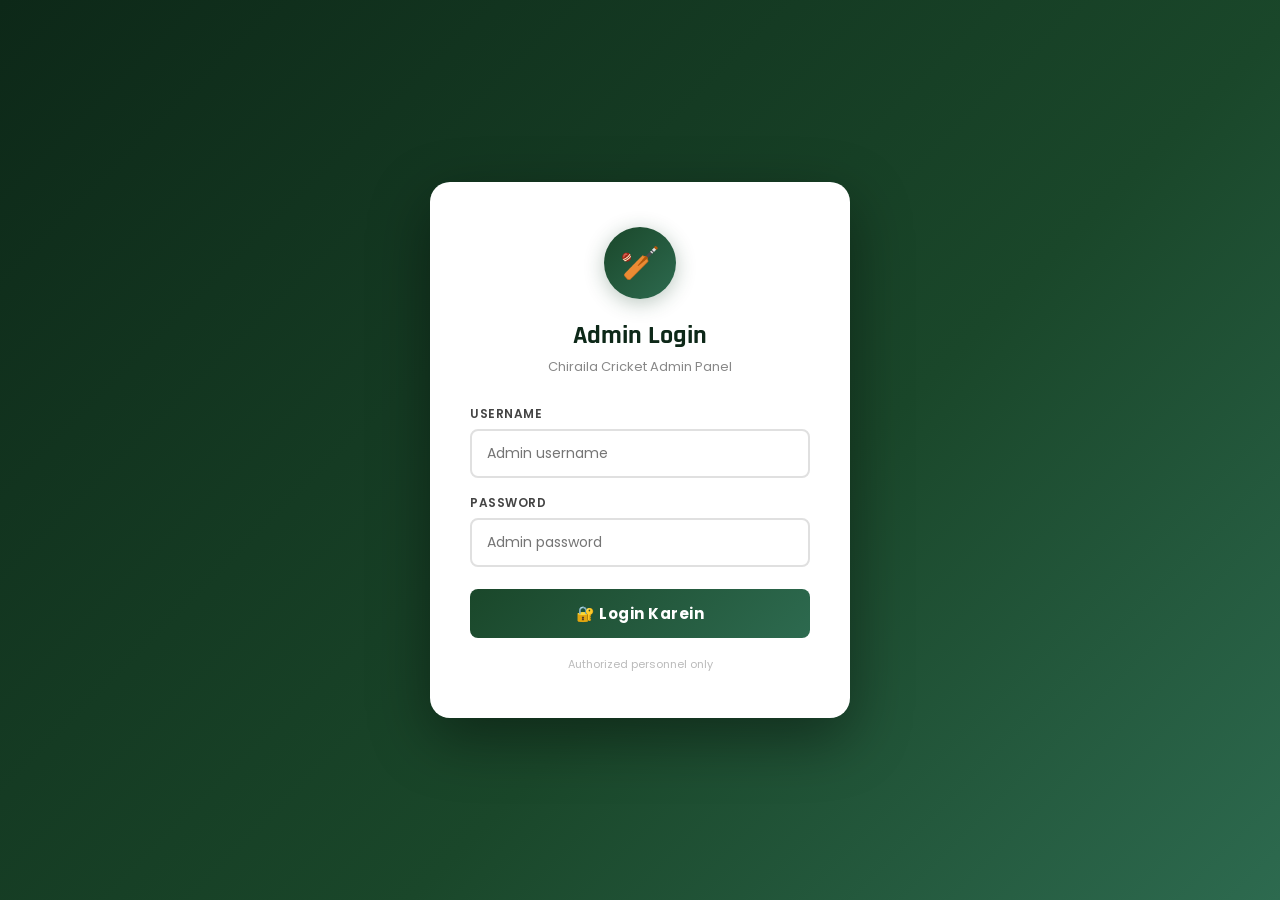
==== commit 5d83fd8c: "Add admin login protection and Vercel config - Admin panel secured with username/password login scre" ====
--- a/admin.html
+++ b/admin.html
@@ -195,9 +195,144 @@
       .admin-sidebar { position: static; height: auto; }
       .stats-cards { grid-template-columns: repeat(2, 1fr); }
     }
+  /* ===== LOGIN OVERLAY ===== */
+  #loginOverlay {
+    position: fixed;
+    inset: 0;
+    background: linear-gradient(135deg, #0d2818 0%, #1a472a 60%, #2d6a4f 100%);
+    z-index: 99999;
+    display: flex;
+    align-items: center;
+    justify-content: center;
+  }
+
+  .login-box {
+    background: #fff;
+    border-radius: 20px;
+    padding: 45px 40px;
+    width: 100%;
+    max-width: 420px;
+    box-shadow: 0 20px 60px rgba(0,0,0,0.4);
+    text-align: center;
+  }
+
+  .login-logo {
+    width: 72px;
+    height: 72px;
+    background: linear-gradient(135deg, #1a472a, #2d6a4f);
+    border-radius: 50%;
+    display: flex;
+    align-items: center;
+    justify-content: center;
+    font-size: 32px;
+    margin: 0 auto 20px;
+    box-shadow: 0 4px 20px rgba(26,71,42,0.3);
+  }
+
+  .login-box h2 {
+    font-family: 'Rajdhani', sans-serif;
+    font-size: 26px;
+    font-weight: 700;
+    color: #0d2818;
+    margin-bottom: 5px;
+  }
+
+  .login-box p {
+    font-size: 13px;
+    color: #888;
+    margin-bottom: 28px;
+  }
+
+  .login-field {
+    display: flex;
+    flex-direction: column;
+    gap: 6px;
+    margin-bottom: 16px;
+    text-align: left;
+  }
+
+  .login-field label {
+    font-size: 12px;
+    font-weight: 600;
+    color: #444;
+    text-transform: uppercase;
+    letter-spacing: 0.5px;
+  }
+
+  .login-field input {
+    padding: 12px 15px;
+    border: 2px solid #e0e0e0;
+    border-radius: 8px;
+    font-size: 14px;
+    font-family: 'Poppins', sans-serif;
+    transition: border-color 0.2s;
+    outline: none;
+  }
+
+  .login-field input:focus { border-color: #1a472a; }
+
+  .login-btn {
+    width: 100%;
+    padding: 13px;
+    background: linear-gradient(135deg, #1a472a, #2d6a4f);
+    color: #fff;
+    border: none;
+    border-radius: 8px;
+    font-size: 15px;
+    font-weight: 700;
+    cursor: pointer;
+    font-family: 'Poppins', sans-serif;
+    margin-top: 6px;
+    transition: opacity 0.2s, transform 0.2s;
+    letter-spacing: 0.5px;
+  }
+
+  .login-btn:hover { opacity: 0.92; transform: translateY(-1px); }
+
+  .login-error {
+    display: none;
+    background: #fde8e8;
+    border: 1px solid #f5c6cb;
+    color: #c0392b;
+    padding: 10px 14px;
+    border-radius: 8px;
+    font-size: 13px;
+    margin-top: 12px;
+    font-weight: 500;
+  }
+
+  .login-error.show { display: block; }
+
+  .login-hint {
+    margin-top: 18px;
+    font-size: 11px;
+    color: #bbb;
+  }
   </style>
 </head>
 <body>
+
+<!-- ===== LOGIN OVERLAY ===== -->
+<div id="loginOverlay">
+  <div class="login-box">
+    <div class="login-logo">🏏</div>
+    <h2>Admin Login</h2>
+    <p>Chiraila Cricket Admin Panel</p>
+    <form onsubmit="doLogin(event)">
+      <div class="login-field">
+        <label>Username</label>
+        <input type="text" id="loginUser" placeholder="Admin username" autocomplete="username" required />
+      </div>
+      <div class="login-field">
+        <label>Password</label>
+        <input type="password" id="loginPass" placeholder="Admin password" autocomplete="current-password" required />
+      </div>
+      <button type="submit" class="login-btn">🔐 Login Karein</button>
+      <div class="login-error" id="loginError">❌ Galat username ya password. Dobara try karein.</div>
+    </form>
+    <div class="login-hint">Authorized personnel only</div>
+  </div>
+</div>
 
 <!-- NAVBAR -->
 <nav class="navbar">
@@ -1040,6 +1175,43 @@
 
 // Load dashboard on start
 loadDashboard();
+
+// ===== ADMIN LOGIN =====
+const ADMIN_CREDENTIALS = [
+  { username: 'admin', password: 'chiraila@2026' },
+  { username: 'chiraila', password: 'cricket2026' }
+];
+
+const SESSION_KEY = 'chiraila_admin_auth';
+
+function checkAuth() {
+  const auth = sessionStorage.getItem(SESSION_KEY);
+  if (auth === 'true') {
+    document.getElementById('loginOverlay').style.display = 'none';
+  }
+}
+
+function doLogin(e) {
+  e.preventDefault();
+  const user = document.getElementById('loginUser').value.trim();
+  const pass = document.getElementById('loginPass').value;
+  const errorEl = document.getElementById('loginError');
+
+  const valid = ADMIN_CREDENTIALS.some(c => c.username === user && c.password === pass);
+  if (valid) {
+    sessionStorage.setItem(SESSION_KEY, 'true');
+    document.getElementById('loginOverlay').style.display = 'none';
+    errorEl.classList.remove('show');
+    showToast('Login successful! Welcome 🏏');
+  } else {
+    errorEl.classList.add('show');
+    document.getElementById('loginPass').value = '';
+    document.getElementById('loginPass').focus();
+  }
+}
+
+// Block back-button bypass
+checkAuth();
 </script>
 </body>
 </html>
